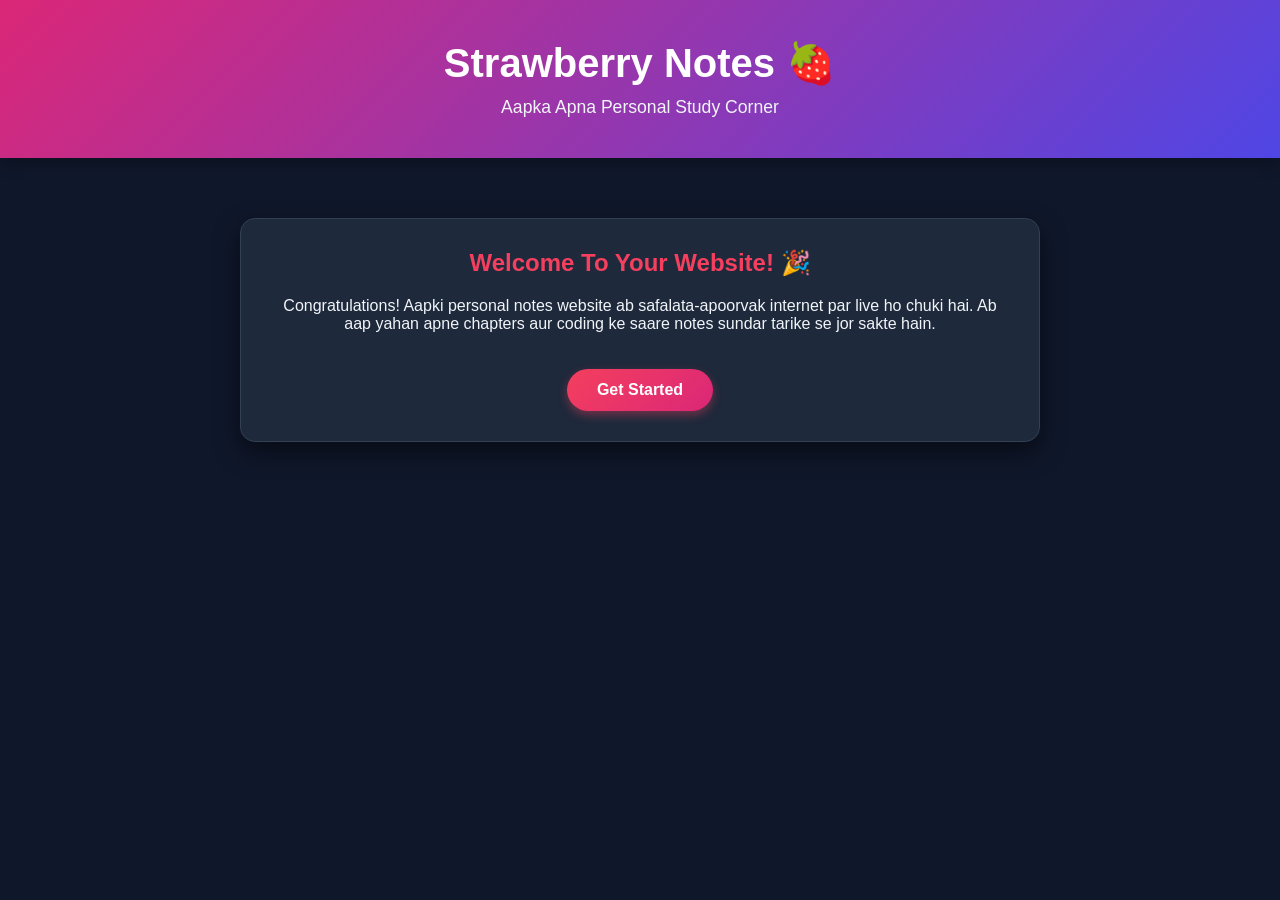
==== dashboard.html @ f182ffa1 "Create dashboard.html" ====
<!DOCTYPE html>
<html lang="hi">
<head>
    <meta charset="UTF-8">
    <meta name="viewport" content="width=device-width, initial-scale=1.0">
    <title>Strawberry Notes 🍓</title>
    <style>
        body {
            font-family: 'Segoe UI', Tahoma, Geneva, Verdana, sans-serif;
            background-color: #0f172a;
            color: #f1f5f9;
            margin: 0;
            padding: 0;
            text-align: center;
        }
        header {
            background: linear-gradient(135deg, #db2777, #4f46e5);
            padding: 40px 20px;
            box-shadow: 0 4px 15px rgba(0,0,0,0.3);
        }
        header h1 {
            margin: 0;
            font-size: 2.5rem;
            color: #ffffff;
        }
        header p {
            margin: 10px 0 0 0;
            color: #f1f5f9;
            font-size: 1.1rem;
        }
        .container {
            max-width: 800px;
            margin: 40px auto;
            padding: 20px;
        }
        .welcome-card {
            background-color: #1e293b;
            border-radius: 15px;
            padding: 30px;
            box-shadow: 0 10px 25px rgba(0,0,0,0.5);
            border: 1px solid #334155;
        }
        .welcome-card h2 {
            color: #f43f5e;
            margin-top: 0;
        }
        .btn {
            display: inline-block;
            background: linear-gradient(135deg, #f43f5e, #db2777);
            color: white;
            padding: 12px 30px;
            text-decoration: none;
            border-radius: 25px;
            font-weight: bold;
            margin-top: 20px;
            box-shadow: 0 4px 10px rgba(244,63,94,0.4);
            transition: 0.3s;
        }
        .btn:hover {
            transform: scale(1.05);
        }
    </style>
</head>
<body>

    <header>
        <h1>Strawberry Notes 🍓</h1>
        <p>Aapka Apna Personal Study Corner</p>
    </header>

    <div class="container">
        <div class="welcome-card">
            <h2>Welcome To Your Website! 🎉</h2>
            <p>Congratulations! Aapki personal notes website ab safalata-apoorvak internet par live ho chuki hai. Ab aap yahan apne chapters aur coding ke saare notes sundar tarike se jor sakte hain.</p>
            <a href="#" class="btn">Get Started</a>
        </div>
    </div>

</body>
</html>
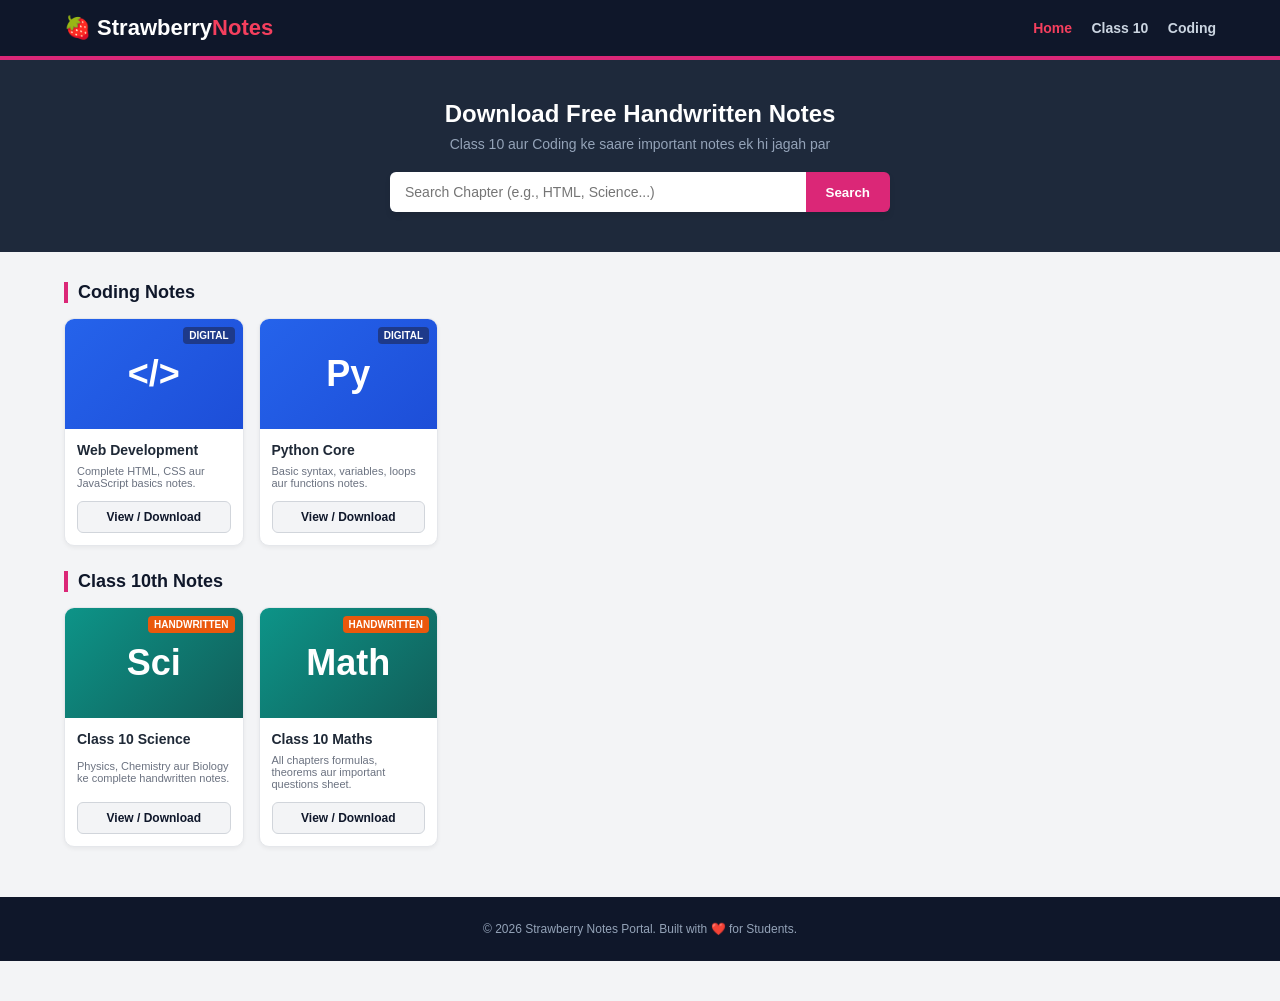
==== commit fd58430e: "Update dashboard" ====
--- a/dashboard.html
+++ b/dashboard.html
@@ -3,79 +3,147 @@
 <head>
     <meta charset="UTF-8">
     <meta name="viewport" content="width=device-width, initial-scale=1.0">
-    <title>Strawberry Notes 🍓</title>
+    <title>Strawberry Notes - Class 10 & Coding</title>
     <style>
-        body {
-            font-family: 'Segoe UI', Tahoma, Geneva, Verdana, sans-serif;
-            background-color: #0f172a;
-            color: #f1f5f9;
-            margin: 0;
-            padding: 0;
-            text-align: center;
-        }
-        header {
-            background: linear-gradient(135deg, #db2777, #4f46e5);
-            padding: 40px 20px;
-            box-shadow: 0 4px 15px rgba(0,0,0,0.3);
-        }
-        header h1 {
-            margin: 0;
-            font-size: 2.5rem;
-            color: #ffffff;
-        }
-        header p {
-            margin: 10px 0 0 0;
-            color: #f1f5f9;
-            font-size: 1.1rem;
-        }
-        .container {
-            max-width: 800px;
-            margin: 40px auto;
-            padding: 20px;
-        }
-        .welcome-card {
-            background-color: #1e293b;
-            border-radius: 15px;
-            padding: 30px;
-            box-shadow: 0 10px 25px rgba(0,0,0,0.5);
-            border: 1px solid #334155;
-        }
-        .welcome-card h2 {
-            color: #f43f5e;
-            margin-top: 0;
-        }
-        .btn {
-            display: inline-block;
-            background: linear-gradient(135deg, #f43f5e, #db2777);
-            color: white;
-            padding: 12px 30px;
-            text-decoration: none;
-            border-radius: 25px;
-            font-weight: bold;
-            margin-top: 20px;
-            box-shadow: 0 4px 10px rgba(244,63,94,0.4);
-            transition: 0.3s;
-        }
-        .btn:hover {
-            transform: scale(1.05);
-        }
+        /* Base Settings - Clean Light Grey Background & Arial Font */
+        * { margin: 0; padding: 0; box-sizing: border-box; font-family: Arial, sans-serif; }
+        body { background-color: #f3f4f6; color: #1f2937; padding-bottom: 40px; }
+        
+        /* Header - Deep Blue with Strawberry Pink Touch */
+        header { background-color: #0f172a; display: flex; justify-content: space-between; align-items: center; padding: 15px 5%; border-bottom: 4px solid #db2777; }
+        .site-logo { font-size: 22px; font-weight: bold; color: #ffffff; }
+        .site-logo span { color: #f43f5e; }
+        nav ul li { display: inline-block; margin-left: 15px; }
+        nav ul li a { color: #cbd5e1; text-decoration: none; font-size: 14px; font-weight: bold; }
+        nav ul li a.active { color: #f43f5e; }
+        
+        /* Hero Section & Clean Search Bar */
+        .hero-section { text-align: center; padding: 40px 20px; background-color: #1e293b; color: #ffffff; }
+        .hero-section h1 { font-size: 24px; margin-bottom: 8px; color: #ffffff; }
+        .hero-section p { font-size: 14px; margin-bottom: 20px; color: #94a3b8; }
+        .search-box { display: flex; max-width: 500px; margin: 0 auto; box-shadow: 0 4px 6px -1px rgba(0,0,0,0.1); }
+        .search-box input { flex: 1; padding: 12px 15px; border: none; border-radius: 6px 0 0 6px; font-size: 14px; outline: none; }
+        .search-box button { padding: 12px 20px; border: none; background-color: #db2777; color: #ffffff; font-weight: bold; border-radius: 0 6px 6px 0; cursor: pointer; }
+        
+        /* Container Layout */
+        .main-container { width: 90%; max-width: 1200px; margin: 30px auto; }
+        .section-title { font-size: 18px; margin: 25px 0 15px 0; color: #0f172a; border-left: 4px solid #db2777; padding-left: 10px; }
+        .notes-grid { display: grid; grid-template-columns: repeat(auto-fill, minmax(160px, 1fr)); gap: 15px; }
+        
+        /* Subject Card Design */
+        .subject-card { background-color: #ffffff; border-radius: 10px; overflow: hidden; border: 1px solid #e5e7eb; box-shadow: 0 2px 4px rgba(0,0,0,0.05); position: relative; display: flex; flex-direction: column; }
+        
+        /* Visual Thumbnails (No images needed) */
+        .subject-visual { height: 110px; display: flex; align-items: center; justify-content: center; font-size: 36px; color: #ffffff; font-weight: bold; }
+        .bg-coding { background: linear-gradient(135deg, #2563eb, #1d4ed8); }
+        .bg-class10 { background: linear-gradient(135deg, #0d9488, #115e59); }
+        
+        /* Tags: Handwritten vs Digital */
+        .tag-badge { position: absolute; top: 8px; right: 8px; padding: 3px 6px; font-size: 10px; font-weight: bold; border-radius: 4px; color: #ffffff; text-transform: uppercase; }
+        .tag-handwritten { background-color: #ea580c; }
+        .tag-digital { background-color: #1e3a8a; }
+        
+        /* Text Info inside card */
+        .card-body { padding: 12px; flex: 1; display: flex; flex-direction: column; justify-content: space-between; }
+        .card-body h3 { font-size: 14px; color: #1f2937; margin-bottom: 6px; line-height: 1.3; }
+        .card-body p { font-size: 11px; color: #6b7280; margin-bottom: 12px; }
+        
+        /* View / Download Button */
+        .action-btn { display: block; text-align: center; background-color: #f3f4f6; color: #0f172a; text-decoration: none; padding: 8px; font-size: 12px; font-weight: bold; border-radius: 6px; border: 1px solid #d1d5db; transition: all 0.2s; }
+        .action-btn:hover { background-color: #0f172a; color: #ffffff; border-color: #0f172a; }
+        
+        /* Footer */
+        footer { text-align: center; padding: 25px; background-color: #0f172a; color: #94a3b8; font-size: 12px; margin-top: 50px; }
     </style>
 </head>
 <body>
 
+    <!-- Header Navigation Section -->
     <header>
-        <h1>Strawberry Notes 🍓</h1>
-        <p>Aapka Apna Personal Study Corner</p>
+        <div class="logo-container">
+            <div class="site-logo">🍓 Strawberry<span>Notes</span></div>
+        </div>
+        <nav>
+            <ul>
+                <li><a href="#" class="active">Home</a></li>
+                <li><a href="#">Class 10</a></li>
+                <li><a href="#">Coding</a></li>
+            </ul>
+        </nav>
     </header>
 
-    <div class="container">
-        <div class="welcome-card">
-            <h2>Welcome To Your Website! 🎉</h2>
-            <p>Congratulations! Aapki personal notes website ab safalata-apoorvak internet par live ho chuki hai. Ab aap yahan apne chapters aur coding ke saare notes sundar tarike se jor sakte hain.</p>
-            <a href="#" class="btn">Get Started</a>
+    <!-- Hero Banner & Search Bar -->
+    <section class="hero-section">
+        <h1>Download Free Handwritten Notes</h1>
+        <p>Class 10 aur Coding ke saare important notes ek hi jagah par</p>
+        <div class="search-box">
+            <input type="text" placeholder="Search Chapter (e.g., HTML, Science...)">
+            <button>Search</button>
         </div>
-    </div>
+    </section>
+
+    <!-- Main Content Area -->
+    <main class="main-container">
+        
+        <!-- ================= CODING SECTION ================= -->
+        <h2 class="section-title">Coding Notes</h2>
+        <div class="notes-grid">
+            
+            <div class="subject-card">
+                <span class="tag-badge tag-digital">Digital</span>
+                <div class="subject-visual bg-coding">&lt;/&gt;</div>
+                <div class="card-body">
+                    <h3>Web Development</h3>
+                    <p>Complete HTML, CSS aur JavaScript basics notes.</p>
+                    <a href="#" class="action-btn">View / Download</a>
+                </div>
+            </div>
+
+            <div class="subject-card">
+                <span class="tag-badge tag-digital">Digital</span>
+                <div class="subject-visual bg-coding">Py</div>
+                <div class="card-body">
+                    <h3>Python Core</h3>
+                    <p>Basic syntax, variables, loops aur functions notes.</p>
+                    <a href="#" class="action-btn">View / Download</a>
+                </div>
+            </div>
+            
+        </div>
+
+        <!-- ================= CLASS 10 SECTION ================= -->
+        <h2 class="section-title">Class 10th Notes</h2>
+        <div class="notes-grid">
+            
+            <div class="subject-card">
+                <span class="tag-badge tag-handwritten">Handwritten</span>
+                <div class="subject-visual bg-class10">Sci</div>
+                <div class="card-body">
+                    <h3>Class 10 Science</h3>
+                    <p>Physics, Chemistry aur Biology ke complete handwritten notes.</p>
+                    <a href="#" class="action-btn">View / Download</a>
+                </div>
+            </div>
+
+            <div class="subject-card">
+                <span class="tag-badge tag-handwritten">Handwritten</span>
+                <div class="subject-visual bg-class10">Math</div>
+                <div class="card-body">
+                    <h3>Class 10 Maths</h3>
+                    <p>All chapters formulas, theorems aur important questions sheet.</p>
+                    <a href="#" class="action-btn">View / Download</a>
+                </div>
+            </div>
+
+        </div>
+
+    </main>
+
+    <!-- Footer -->
+    <footer>
+        <p>© 2026 Strawberry Notes Portal. Built with ❤️ for Students.</p>
+    </footer>
 
 </body>
-</html>
-
+    </html>
+                    
